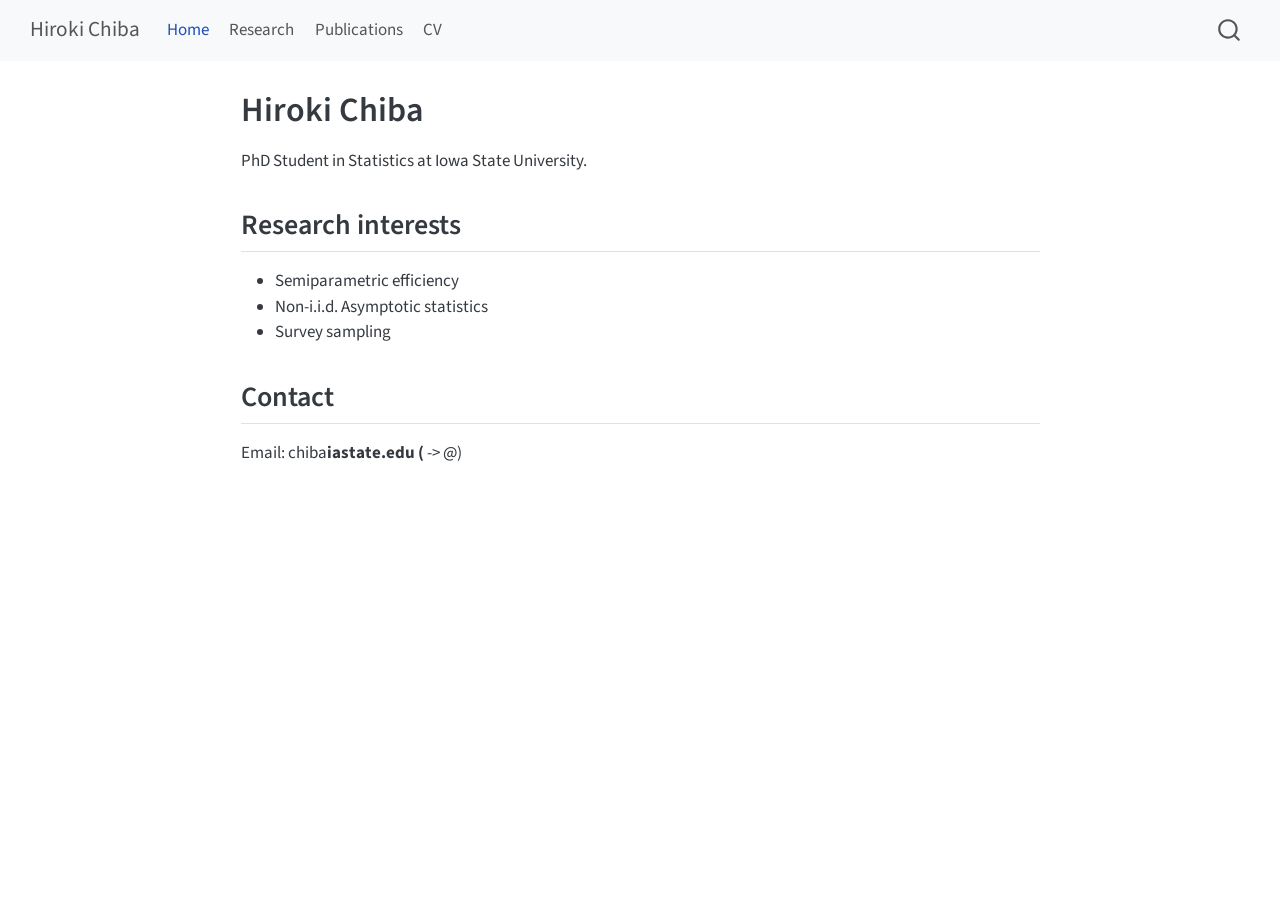
==== docs/index.html @ fec0ba15 "Initial website" ====
<!DOCTYPE html>
<html xmlns="http://www.w3.org/1999/xhtml" lang="en" xml:lang="en"><head>

<meta charset="utf-8">
<meta name="generator" content="quarto-1.9.38">

<meta name="viewport" content="width=device-width, initial-scale=1.0, user-scalable=yes">


<title>Hiroki Chiba</title>
<style>
/* Default styles provided by pandoc.
** See https://pandoc.org/MANUAL.html#variables-for-html for config info.
*/
code{white-space: pre-wrap;}
span.smallcaps{font-variant: small-caps;}
div.columns{display: flex; gap: min(4vw, 1.5em);}
div.column{flex: auto; overflow-x: auto;}
div.hanging-indent{margin-left: 1.5em; text-indent: -1.5em;}
ul.task-list{list-style: none;}
ul.task-list li input[type="checkbox"] {
  width: 0.8em;
  margin: 0 0.8em 0.2em -1em; /* quarto-specific, see https://github.com/quarto-dev/quarto-cli/issues/4556 */ 
  vertical-align: middle;
}
</style>


<script src="site_libs/quarto-nav/quarto-nav.js"></script>
<script src="site_libs/quarto-nav/headroom.min.js"></script>
<script src="site_libs/clipboard/clipboard.min.js"></script>
<script src="site_libs/quarto-search/autocomplete.umd.js"></script>
<script src="site_libs/quarto-search/fuse.min.js"></script>
<script src="site_libs/quarto-search/quarto-search.js"></script>
<meta name="quarto:offset" content="./">
<script src="site_libs/quarto-html/quarto.js" type="module"></script>
<script src="site_libs/quarto-html/tabsets/tabsets.js" type="module"></script>
<script src="site_libs/quarto-html/popper.min.js"></script>
<script src="site_libs/quarto-html/tippy.umd.min.js"></script>
<script src="site_libs/quarto-html/anchor.min.js"></script>
<link href="site_libs/quarto-html/tippy.css" rel="stylesheet">
<link href="site_libs/quarto-html/quarto-syntax-highlighting-15634bcf2e68342d4ad2dfa704d543f6.css" rel="stylesheet" id="quarto-text-highlighting-styles">
<script src="site_libs/bootstrap/bootstrap.min.js"></script>
<link href="site_libs/bootstrap/bootstrap-icons.css" rel="stylesheet">
<link href="site_libs/bootstrap/bootstrap-a0f9fd0d421825b736dc1bbcbcba2219.min.css" rel="stylesheet" append-hash="true" id="quarto-bootstrap" data-mode="light">
<script id="quarto-search-options" type="application/json">{
  "location": "navbar",
  "copy-button": false,
  "collapse-after": 3,
  "panel-placement": "end",
  "type": "overlay",
  "limit": 50,
  "keyboard-shortcut": [
    "f",
    "/",
    "s"
  ],
  "show-item-context": false,
  "language": {
    "search-no-results-text": "No results",
    "search-matching-documents-text": "matching documents",
    "search-copy-link-title": "Copy link to search",
    "search-hide-matches-text": "Hide additional matches",
    "search-more-match-text": "more match in this document",
    "search-more-matches-text": "more matches in this document",
    "search-clear-button-title": "Clear",
    "search-text-placeholder": "",
    "search-detached-cancel-button-title": "Cancel",
    "search-submit-button-title": "Submit",
    "search-label": "Search"
  }
}</script>


</head>

<body class="nav-fixed fullcontent quarto-light">

<div id="quarto-search-results"></div>
  <header id="quarto-header" class="headroom fixed-top">
    <nav class="navbar navbar-expand-lg " data-bs-theme="dark">
      <div class="navbar-container container-fluid">
      <div class="navbar-brand-container mx-auto">
    <a class="navbar-brand" href="./index.html">
    <span class="navbar-title">Hiroki Chiba</span>
    </a>
  </div>
            <div id="quarto-search" class="" title="Search"></div>
          <button class="navbar-toggler" type="button" data-bs-toggle="collapse" data-bs-target="#navbarCollapse" aria-controls="navbarCollapse" role="menu" aria-expanded="false" aria-label="Toggle navigation" onclick="if (window.quartoToggleHeadroom) { window.quartoToggleHeadroom(); }">
  <span class="navbar-toggler-icon"></span>
</button>
          <div class="collapse navbar-collapse" id="navbarCollapse">
            <ul class="navbar-nav navbar-nav-scroll me-auto">
  <li class="nav-item">
    <a class="nav-link active" href="./index.html" aria-current="page"> 
<span class="menu-text">Home</span></a>
  </li>  
  <li class="nav-item">
    <a class="nav-link" href="./research.html"> 
<span class="menu-text">Research</span></a>
  </li>  
  <li class="nav-item">
    <a class="nav-link" href="./publications.html"> 
<span class="menu-text">Publications</span></a>
  </li>  
  <li class="nav-item">
    <a class="nav-link" href="./cv.html"> 
<span class="menu-text">CV</span></a>
  </li>  
</ul>
          </div> <!-- /navcollapse -->
            <div class="quarto-navbar-tools">
</div>
      </div> <!-- /container-fluid -->
    </nav>
</header>
<!-- content -->
<div id="quarto-content" class="quarto-container page-columns page-rows-contents page-layout-article page-navbar">
<!-- sidebar -->
<!-- margin-sidebar -->
    
<!-- main -->
<main class="content" id="quarto-document-content">

<header id="title-block-header" class="quarto-title-block default">
<div class="quarto-title">
<h1 class="title">Hiroki Chiba</h1>
</div>



<div class="quarto-title-meta">

    
  
    
  </div>
  


</header>


<p>PhD Student in Statistics at Iowa State University.</p>
<section id="research-interests" class="level2">
<h2 class="anchored" data-anchor-id="research-interests">Research interests</h2>
<ul>
<li>Semiparametric efficiency</li>
<li>Non-i.i.d. Asymptotic statistics</li>
<li>Survey sampling</li>
</ul>
</section>
<section id="contact" class="level2">
<h2 class="anchored" data-anchor-id="contact">Contact</h2>
<p>Email: chiba<strong>iastate.edu (</strong> -&gt; @)</p>


</section>

</main> <!-- /main -->
<script id="quarto-html-after-body" type="application/javascript">
  window.document.addEventListener("DOMContentLoaded", function (event) {
    const icon = "";
    const anchorJS = new window.AnchorJS();
    anchorJS.options = {
      placement: 'right',
      icon: icon
    };
    anchorJS.add('.anchored');
    const isCodeAnnotation = (el) => {
      for (const clz of el.classList) {
        if (clz.startsWith('code-annotation-')) {                     
          return true;
        }
      }
      return false;
    }
    const onCopySuccess = function(e) {
      // button target
      const button = e.trigger;
      // don't keep focus
      button.blur();
      // flash "checked"
      button.classList.add('code-copy-button-checked');
      var currentTitle = button.getAttribute("title");
      button.setAttribute("title", "Copied!");
      let tooltip;
      if (window.bootstrap) {
        button.setAttribute("data-bs-toggle", "tooltip");
        button.setAttribute("data-bs-placement", "left");
        button.setAttribute("data-bs-title", "Copied!");
        tooltip = new bootstrap.Tooltip(button, 
          { trigger: "manual", 
            customClass: "code-copy-button-tooltip",
            offset: [0, -8]});
        tooltip.show();    
      }
      setTimeout(function() {
        if (tooltip) {
          tooltip.hide();
          button.removeAttribute("data-bs-title");
          button.removeAttribute("data-bs-toggle");
          button.removeAttribute("data-bs-placement");
        }
        button.setAttribute("title", currentTitle);
        button.classList.remove('code-copy-button-checked');
      }, 1000);
      // clear code selection
      e.clearSelection();
    }
    const getTextToCopy = function(trigger) {
      const outerScaffold = trigger.parentElement.cloneNode(true);
      const codeEl = outerScaffold.querySelector('code');
      for (const childEl of codeEl.children) {
        if (isCodeAnnotation(childEl)) {
          childEl.remove();
        }
      }
      return codeEl.innerText;
    }
    const clipboard = new window.ClipboardJS('.code-copy-button:not([data-in-quarto-modal])', {
      text: getTextToCopy
    });
    clipboard.on('success', onCopySuccess);
    if (window.document.getElementById('quarto-embedded-source-code-modal')) {
      const clipboardModal = new window.ClipboardJS('.code-copy-button[data-in-quarto-modal]', {
        text: getTextToCopy,
        container: window.document.getElementById('quarto-embedded-source-code-modal')
      });
      clipboardModal.on('success', onCopySuccess);
    }
      var localhostRegex = new RegExp(/^(?:http|https):\/\/localhost\:?[0-9]*\//);
      var mailtoRegex = new RegExp(/^mailto:/);
        var filterRegex = new RegExp('/' + window.location.host + '/');
      var isInternal = (href) => {
          return filterRegex.test(href) || localhostRegex.test(href) || mailtoRegex.test(href);
      }
      // Inspect non-navigation links and adorn them if external
     var links = window.document.querySelectorAll('a[href]:not(.nav-link):not(.navbar-brand):not(.toc-action):not(.sidebar-link):not(.sidebar-item-toggle):not(.pagination-link):not(.no-external):not([aria-hidden]):not(.dropdown-item):not(.quarto-navigation-tool):not(.about-link)');
      for (var i=0; i<links.length; i++) {
        const link = links[i];
        if (!isInternal(link.href)) {
          // undo the damage that might have been done by quarto-nav.js in the case of
          // links that we want to consider external
          if (link.dataset.originalHref !== undefined) {
            link.href = link.dataset.originalHref;
          }
        }
      }
    function tippyHover(el, contentFn, onTriggerFn, onUntriggerFn) {
      const config = {
        allowHTML: true,
        maxWidth: 500,
        delay: 100,
        arrow: false,
        appendTo: function(el) {
            return el.parentElement;
        },
        interactive: true,
        interactiveBorder: 10,
        theme: 'quarto',
        placement: 'bottom-start',
      };
      if (contentFn) {
        config.content = contentFn;
      }
      if (onTriggerFn) {
        config.onTrigger = onTriggerFn;
      }
      if (onUntriggerFn) {
        config.onUntrigger = onUntriggerFn;
      }
      window.tippy(el, config); 
    }
    const noterefs = window.document.querySelectorAll('a[role="doc-noteref"]');
    for (var i=0; i<noterefs.length; i++) {
      const ref = noterefs[i];
      tippyHover(ref, function() {
        // use id or data attribute instead here
        let href = ref.getAttribute('data-footnote-href') || ref.getAttribute('href');
        try { href = new URL(href).hash; } catch {}
        const id = href.replace(/^#\/?/, "");
        const note = window.document.getElementById(id);
        if (note) {
          return note.innerHTML;
        } else {
          return "";
        }
      });
    }
    const xrefs = window.document.querySelectorAll('a.quarto-xref');
    const processXRef = (id, note) => {
      // Strip column container classes
      const stripColumnClz = (el) => {
        el.classList.remove("page-full", "page-columns");
        if (el.children) {
          for (const child of el.children) {
            stripColumnClz(child);
          }
        }
      }
      stripColumnClz(note)
      if (id === null || id.startsWith('sec-')) {
        // Special case sections, only their first couple elements
        const container = document.createElement("div");
        if (note.children && note.children.length > 2) {
          container.appendChild(note.children[0].cloneNode(true));
          for (let i = 1; i < note.children.length; i++) {
            const child = note.children[i];
            if (child.tagName === "P" && child.innerText === "") {
              continue;
            } else {
              container.appendChild(child.cloneNode(true));
              break;
            }
          }
          if (window.Quarto?.typesetMath) {
            window.Quarto.typesetMath(container);
          }
          return container.innerHTML
        } else {
          if (window.Quarto?.typesetMath) {
            window.Quarto.typesetMath(note);
          }
          return note.innerHTML;
        }
      } else {
        // Remove any anchor links if they are present
        const anchorLink = note.querySelector('a.anchorjs-link');
        if (anchorLink) {
          anchorLink.remove();
        }
        if (window.Quarto?.typesetMath) {
          window.Quarto.typesetMath(note);
        }
        if (note.classList.contains("callout")) {
          return note.outerHTML;
        } else {
          return note.innerHTML;
        }
      }
    }
    for (var i=0; i<xrefs.length; i++) {
      const xref = xrefs[i];
      tippyHover(xref, undefined, function(instance) {
        instance.disable();
        let url = xref.getAttribute('href');
        let hash = undefined; 
        if (url.startsWith('#')) {
          hash = url;
        } else {
          try { hash = new URL(url).hash; } catch {}
        }
        if (hash) {
          const id = hash.replace(/^#\/?/, "");
          const note = window.document.getElementById(id);
          if (note !== null) {
            try {
              const html = processXRef(id, note.cloneNode(true));
              instance.setContent(html);
            } finally {
              instance.enable();
              instance.show();
            }
          } else {
            // See if we can fetch this
            fetch(url.split('#')[0])
            .then(res => res.text())
            .then(html => {
              const parser = new DOMParser();
              const htmlDoc = parser.parseFromString(html, "text/html");
              const note = htmlDoc.getElementById(id);
              if (note !== null) {
                const html = processXRef(id, note);
                instance.setContent(html);
              } 
            }).finally(() => {
              instance.enable();
              instance.show();
            });
          }
        } else {
          // See if we can fetch a full url (with no hash to target)
          // This is a special case and we should probably do some content thinning / targeting
          fetch(url)
          .then(res => res.text())
          .then(html => {
            const parser = new DOMParser();
            const htmlDoc = parser.parseFromString(html, "text/html");
            const note = htmlDoc.querySelector('main.content');
            if (note !== null) {
              // This should only happen for chapter cross references
              // (since there is no id in the URL)
              // remove the first header
              if (note.children.length > 0 && note.children[0].tagName === "HEADER") {
                note.children[0].remove();
              }
              const html = processXRef(null, note);
              instance.setContent(html);
            } 
          }).finally(() => {
            instance.enable();
            instance.show();
          });
        }
      }, function(instance) {
      });
    }
        let selectedAnnoteEl;
        const selectorForAnnotation = ( cell, annotation) => {
          let cellAttr = 'data-code-cell="' + cell + '"';
          let lineAttr = 'data-code-annotation="' +  annotation + '"';
          const selector = 'span[' + cellAttr + '][' + lineAttr + ']';
          return selector;
        }
        const selectCodeLines = (annoteEl) => {
          const doc = window.document;
          const targetCell = annoteEl.getAttribute("data-target-cell");
          const targetAnnotation = annoteEl.getAttribute("data-target-annotation");
          const annoteSpan = window.document.querySelector(selectorForAnnotation(targetCell, targetAnnotation));
          const lines = annoteSpan.getAttribute("data-code-lines").split(",");
          const lineIds = lines.map((line) => {
            return targetCell + "-" + line;
          })
          let top = null;
          let height = null;
          let parent = null;
          if (lineIds.length > 0) {
              //compute the position of the single el (top and bottom and make a div)
              const el = window.document.getElementById(lineIds[0]);
              top = el.offsetTop;
              height = el.offsetHeight;
              parent = el.parentElement.parentElement;
            if (lineIds.length > 1) {
              const lastEl = window.document.getElementById(lineIds[lineIds.length - 1]);
              const bottom = lastEl.offsetTop + lastEl.offsetHeight;
              height = bottom - top;
            }
            if (top !== null && height !== null && parent !== null) {
              // cook up a div (if necessary) and position it 
              let div = window.document.getElementById("code-annotation-line-highlight");
              if (div === null) {
                div = window.document.createElement("div");
                div.setAttribute("id", "code-annotation-line-highlight");
                div.style.position = 'absolute';
                parent.appendChild(div);
              }
              div.style.top = top - 2 + "px";
              div.style.height = height + 4 + "px";
              div.style.left = 0;
              let gutterDiv = window.document.getElementById("code-annotation-line-highlight-gutter");
              if (gutterDiv === null) {
                gutterDiv = window.document.createElement("div");
                gutterDiv.setAttribute("id", "code-annotation-line-highlight-gutter");
                gutterDiv.style.position = 'absolute';
                const codeCell = window.document.getElementById(targetCell);
                const gutter = codeCell.querySelector('.code-annotation-gutter');
                gutter.appendChild(gutterDiv);
              }
              gutterDiv.style.top = top - 2 + "px";
              gutterDiv.style.height = height + 4 + "px";
            }
            selectedAnnoteEl = annoteEl;
          }
        };
        const unselectCodeLines = () => {
          const elementsIds = ["code-annotation-line-highlight", "code-annotation-line-highlight-gutter"];
          elementsIds.forEach((elId) => {
            const div = window.document.getElementById(elId);
            if (div) {
              div.remove();
            }
          });
          selectedAnnoteEl = undefined;
        };
          // Handle positioning of the toggle
      window.addEventListener(
        "resize",
        throttle(() => {
          elRect = undefined;
          if (selectedAnnoteEl) {
            selectCodeLines(selectedAnnoteEl);
          }
        }, 10)
      );
      function throttle(fn, ms) {
      let throttle = false;
      let timer;
        return (...args) => {
          if(!throttle) { // first call gets through
              fn.apply(this, args);
              throttle = true;
          } else { // all the others get throttled
              if(timer) clearTimeout(timer); // cancel #2
              timer = setTimeout(() => {
                fn.apply(this, args);
                timer = throttle = false;
              }, ms);
          }
        };
      }
        // Attach click handler to the DT
        const annoteDls = window.document.querySelectorAll('dt[data-target-cell]');
        for (const annoteDlNode of annoteDls) {
          annoteDlNode.addEventListener('click', (event) => {
            const clickedEl = event.target;
            if (clickedEl !== selectedAnnoteEl) {
              unselectCodeLines();
              const activeEl = window.document.querySelector('dt[data-target-cell].code-annotation-active');
              if (activeEl) {
                activeEl.classList.remove('code-annotation-active');
              }
              selectCodeLines(clickedEl);
              clickedEl.classList.add('code-annotation-active');
            } else {
              // Unselect the line
              unselectCodeLines();
              clickedEl.classList.remove('code-annotation-active');
            }
          });
        }
    const findCites = (el) => {
      const parentEl = el.parentElement;
      if (parentEl) {
        const cites = parentEl.dataset.cites;
        if (cites) {
          return {
            el,
            cites: cites.split(' ')
          };
        } else {
          return findCites(el.parentElement)
        }
      } else {
        return undefined;
      }
    };
    var bibliorefs = window.document.querySelectorAll('a[role="doc-biblioref"]');
    for (var i=0; i<bibliorefs.length; i++) {
      const ref = bibliorefs[i];
      const citeInfo = findCites(ref);
      if (citeInfo) {
        tippyHover(citeInfo.el, function() {
          var popup = window.document.createElement('div');
          citeInfo.cites.forEach(function(cite) {
            var citeDiv = window.document.createElement('div');
            citeDiv.classList.add('hanging-indent');
            citeDiv.classList.add('csl-entry');
            var biblioDiv = window.document.getElementById('ref-' + cite);
            if (biblioDiv) {
              citeDiv.innerHTML = biblioDiv.innerHTML;
            }
            popup.appendChild(citeDiv);
          });
          return popup.innerHTML;
        });
      }
    }
  });
  </script>
</div> <!-- /content -->




</body></html>
---- docs/site_libs/quarto-html/tippy.css ----
.tippy-box[data-animation=fade][data-state=hidden]{opacity:0}[data-tippy-root]{max-width:calc(100vw - 10px)}.tippy-box{position:relative;background-color:#333;color:#fff;border-radius:4px;font-size:14px;line-height:1.4;white-space:normal;outline:0;transition-property:transform,visibility,opacity}.tippy-box[data-placement^=top]>.tippy-arrow{bottom:0}.tippy-box[data-placement^=top]>.tippy-arrow:before{bottom:-7px;left:0;border-width:8px 8px 0;border-top-color:initial;transform-origin:center top}.tippy-box[data-placement^=bottom]>.tippy-arrow{top:0}.tippy-box[data-placement^=bottom]>.tippy-arrow:before{top:-7px;left:0;border-width:0 8px 8px;border-bottom-color:initial;transform-origin:center bottom}.tippy-box[data-placement^=left]>.tippy-arrow{right:0}.tippy-box[data-placement^=left]>.tippy-arrow:before{border-width:8px 0 8px 8px;border-left-color:initial;right:-7px;transform-origin:center left}.tippy-box[data-placement^=right]>.tippy-arrow{left:0}.tippy-box[data-placement^=right]>.tippy-arrow:before{left:-7px;border-width:8px 8px 8px 0;border-right-color:initial;transform-origin:center right}.tippy-box[data-inertia][data-state=visible]{transition-timing-function:cubic-bezier(.54,1.5,.38,1.11)}.tippy-arrow{width:16px;height:16px;color:#333}.tippy-arrow:before{content:"";position:absolute;border-color:transparent;border-style:solid}.tippy-content{position:relative;padding:5px 9px;z-index:1}
---- docs/site_libs/quarto-html/quarto-syntax-highlighting-15634bcf2e68342d4ad2dfa704d543f6.css ----
/* quarto syntax highlight colors */
:root {
  --quarto-hl-ot-color: #003B4F;
  --quarto-hl-at-color: #657422;
  --quarto-hl-ss-color: #20794D;
  --quarto-hl-an-color: #5E5E5E;
  --quarto-hl-fu-color: #4758AB;
  --quarto-hl-st-color: #20794D;
  --quarto-hl-cf-color: #003B4F;
  --quarto-hl-op-color: #5E5E5E;
  --quarto-hl-er-color: #AD0000;
  --quarto-hl-bn-color: #AD0000;
  --quarto-hl-al-color: #AD0000;
  --quarto-hl-va-color: #111111;
  --quarto-hl-bu-color: inherit;
  --quarto-hl-ex-color: inherit;
  --quarto-hl-pp-color: #AD0000;
  --quarto-hl-in-color: #5E5E5E;
  --quarto-hl-vs-color: #20794D;
  --quarto-hl-wa-color: #5E5E5E;
  --quarto-hl-do-color: #5E5E5E;
  --quarto-hl-im-color: #00769E;
  --quarto-hl-ch-color: #20794D;
  --quarto-hl-dt-color: #AD0000;
  --quarto-hl-fl-color: #AD0000;
  --quarto-hl-co-color: #5E5E5E;
  --quarto-hl-cv-color: #5E5E5E;
  --quarto-hl-cn-color: #8f5902;
  --quarto-hl-sc-color: #5E5E5E;
  --quarto-hl-dv-color: #AD0000;
  --quarto-hl-kw-color: #003B4F;
}

/* other quarto variables */
:root {
  --quarto-font-monospace: SFMono-Regular, Menlo, Monaco, Consolas, "Liberation Mono", "Courier New", monospace;
}

/* syntax highlight based on Pandoc's rules */
pre > code.sourceCode > span {
  color: #003B4F;
}

code.sourceCode > span {
  color: #003B4F;
}

div.sourceCode,
div.sourceCode pre.sourceCode {
  color: #003B4F;
}

/* Normal */
code span {
  color: #003B4F;
}

/* Alert */
code span.al {
  color: #AD0000;
  font-style: inherit;
}

/* Annotation */
code span.an {
  color: #5E5E5E;
  font-style: inherit;
}

/* Attribute */
code span.at {
  color: #657422;
  font-style: inherit;
}

/* BaseN */
code span.bn {
  color: #AD0000;
  font-style: inherit;
}

/* BuiltIn */
code span.bu {
  font-style: inherit;
}

/* ControlFlow */
code span.cf {
  color: #003B4F;
  font-weight: bold;
  font-style: inherit;
}

/* Char */
code span.ch {
  color: #20794D;
  font-style: inherit;
}

/* Constant */
code span.cn {
  color: #8f5902;
  font-style: inherit;
}

/* Comment */
code span.co {
  color: #5E5E5E;
  font-style: inherit;
}

/* CommentVar */
code span.cv {
  color: #5E5E5E;
  font-style: italic;
}

/* Documentation */
code span.do {
  color: #5E5E5E;
  font-style: italic;
}

/* DataType */
code span.dt {
  color: #AD0000;
  font-style: inherit;
}

/* DecVal */
code span.dv {
  color: #AD0000;
  font-style: inherit;
}

/* Error */
code span.er {
  color: #AD0000;
  font-style: inherit;
}

/* Extension */
code span.ex {
  font-style: inherit;
}

/* Float */
code span.fl {
  color: #AD0000;
  font-style: inherit;
}

/* Function */
code span.fu {
  color: #4758AB;
  font-style: inherit;
}

/* Import */
code span.im {
  color: #00769E;
  font-style: inherit;
}

/* Information */
code span.in {
  color: #5E5E5E;
  font-style: inherit;
}

/* Keyword */
code span.kw {
  color: #003B4F;
  font-weight: bold;
  font-style: inherit;
}

/* Operator */
code span.op {
  color: #5E5E5E;
  font-style: inherit;
}

/* Other */
code span.ot {
  color: #003B4F;
  font-style: inherit;
}

/* Preprocessor */
code span.pp {
  color: #AD0000;
  font-style: inherit;
}

/* SpecialChar */
code span.sc {
  color: #5E5E5E;
  font-style: inherit;
}

/* SpecialString */
code span.ss {
  color: #20794D;
  font-style: inherit;
}

/* String */
code span.st {
  color: #20794D;
  font-style: inherit;
}

/* Variable */
code span.va {
  color: #111111;
  font-style: inherit;
}

/* VerbatimString */
code span.vs {
  color: #20794D;
  font-style: inherit;
}

/* Warning */
code span.wa {
  color: #5E5E5E;
  font-style: italic;
}

.prevent-inlining {
  content: "</";
}

/*# sourceMappingURL=f23921c56f73e400b49028c9186a1aa0.css.map */
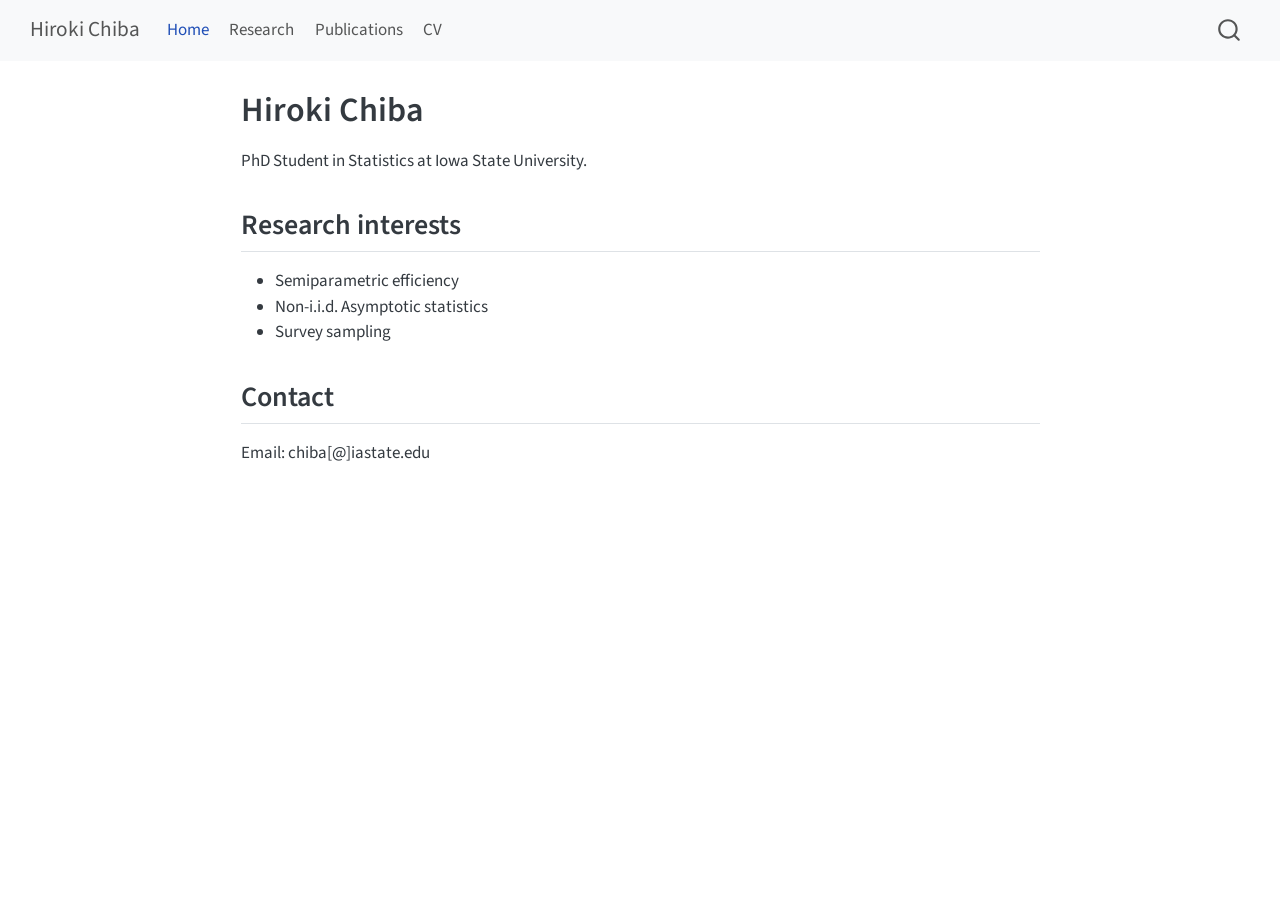
==== commit 171de5d2: "rewrite email" ====
--- a/docs/index.html
+++ b/docs/index.html
@@ -152,7 +152,7 @@
 </section>
 <section id="contact" class="level2">
 <h2 class="anchored" data-anchor-id="contact">Contact</h2>
-<p>Email: chiba<strong>iastate.edu (</strong> -&gt; @)</p>
+<p>Email: chiba[@]iastate.edu</p>
 
 
 </section>
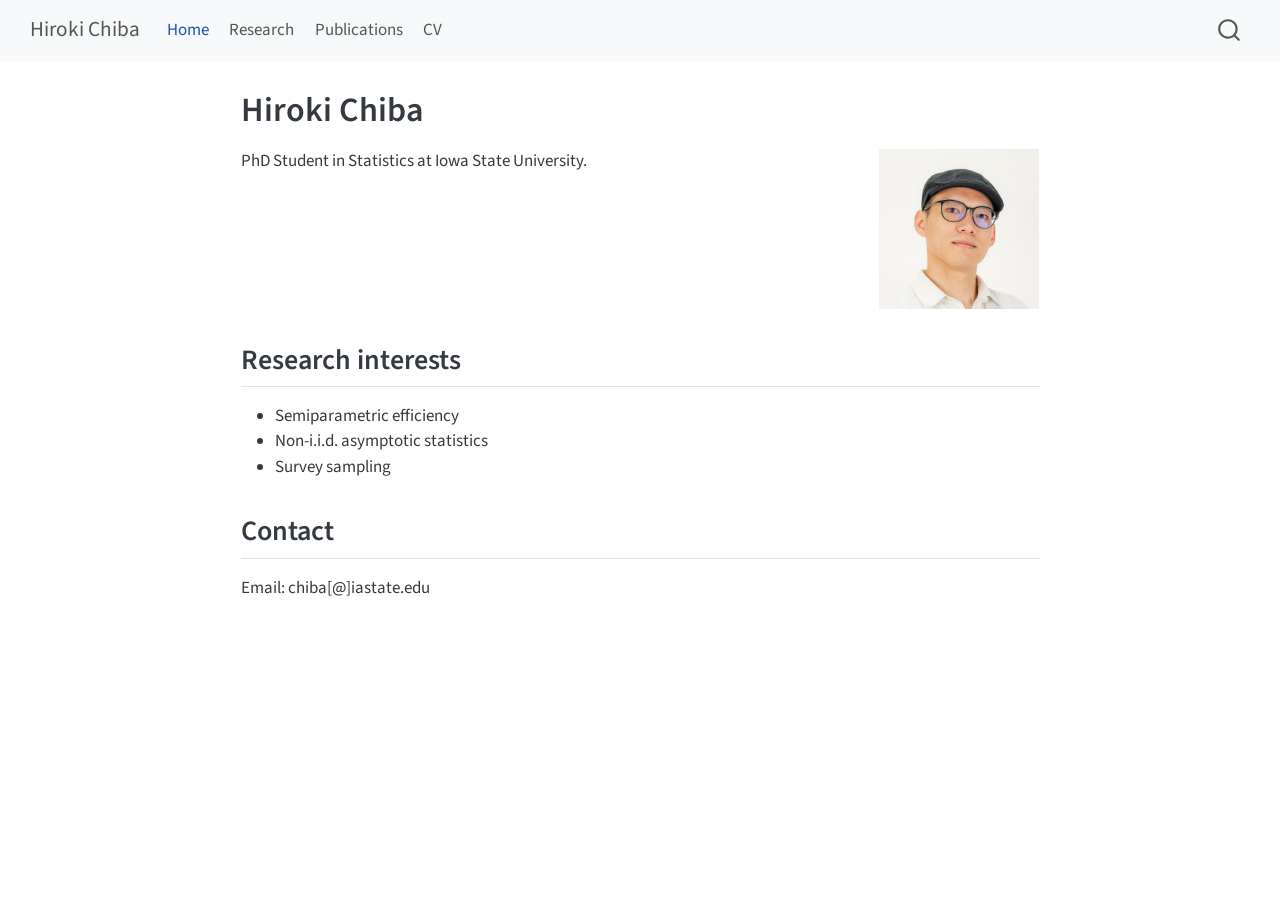
==== commit 7aeffff5: "update fig" ====
--- a/docs/index.html
+++ b/docs/index.html
@@ -120,33 +120,30 @@
 <!-- margin-sidebar -->
     
 <!-- main -->
-<main class="content" id="quarto-document-content">
-
-<header id="title-block-header" class="quarto-title-block default">
-<div class="quarto-title">
-<h1 class="title">Hiroki Chiba</h1>
+<main class="content" id="quarto-document-content"><header id="title-block-header" class="quarto-title-block"><h1 class="title display-7">Hiroki Chiba</h1></header>
+
+
+
+
+<div class="columns">
+<div class="column" style="width:70%;">
+<section id="hiroki-chiba" class="level1">
+
+<p>PhD Student in Statistics at Iowa State University.</p>
+</section>
+</div><div class="column" style="width:30%;">
+<div class="quarto-figure quarto-figure-right">
+<figure class="figure">
+<p><img src="images/profile.jpg" class="img-fluid quarto-figure quarto-figure-right figure-img" alt="Portrait of Hiroki Chiba" width="160"></p>
+</figure>
 </div>
-
-
-
-<div class="quarto-title-meta">
-
-    
-  
-    
-  </div>
-  
-
-
-</header>
-
-
-<p>PhD Student in Statistics at Iowa State University.</p>
+</div>
+</div>
 <section id="research-interests" class="level2">
 <h2 class="anchored" data-anchor-id="research-interests">Research interests</h2>
 <ul>
 <li>Semiparametric efficiency</li>
-<li>Non-i.i.d. Asymptotic statistics</li>
+<li>Non-i.i.d. asymptotic statistics</li>
 <li>Survey sampling</li>
 </ul>
 </section>
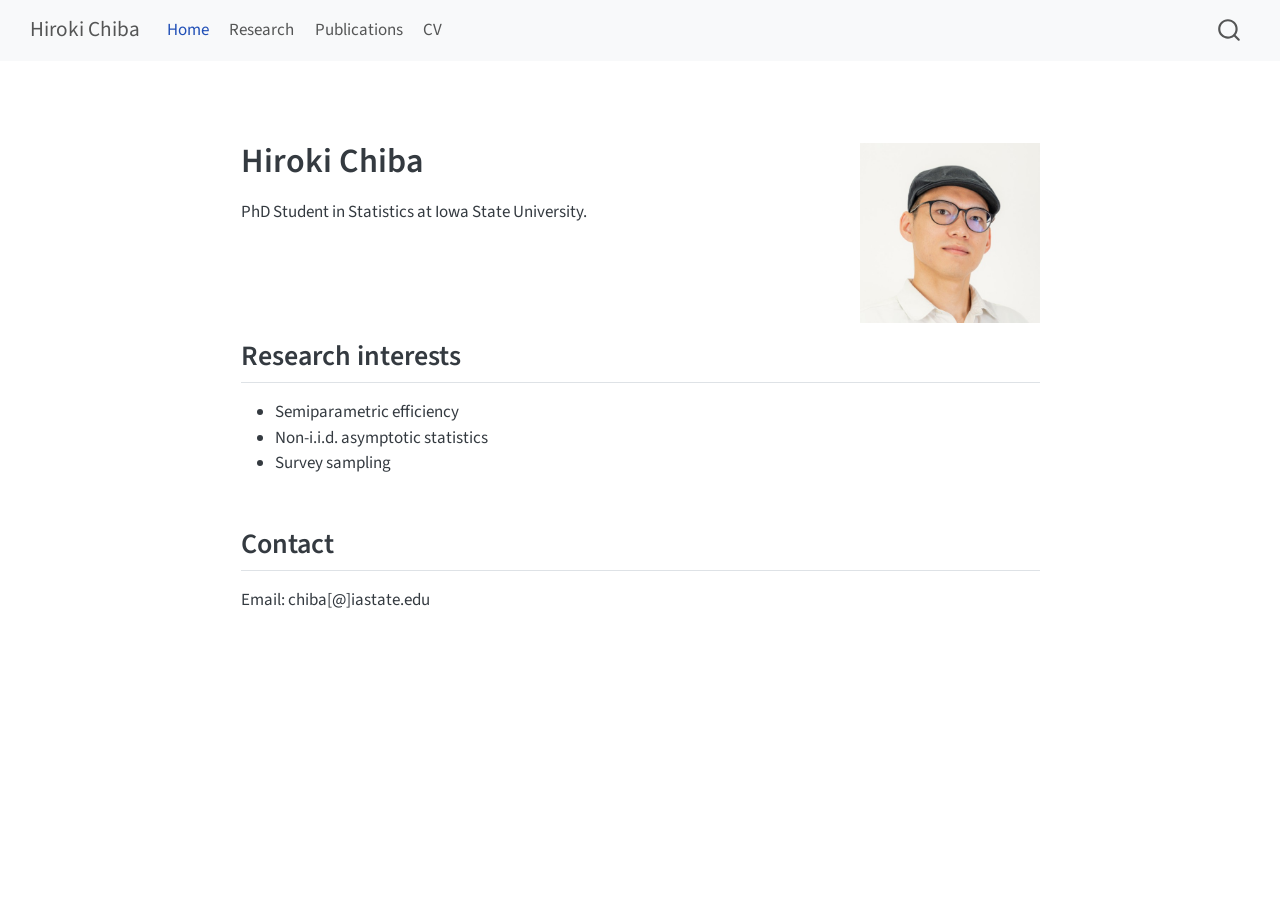
==== commit 639fcd19: "update image" ====
--- a/docs/index.html
+++ b/docs/index.html
@@ -37,7 +37,6 @@
 <script src="site_libs/quarto-html/tabsets/tabsets.js" type="module"></script>
 <script src="site_libs/quarto-html/popper.min.js"></script>
 <script src="site_libs/quarto-html/tippy.umd.min.js"></script>
-<script src="site_libs/quarto-html/anchor.min.js"></script>
 <link href="site_libs/quarto-html/tippy.css" rel="stylesheet">
 <link href="site_libs/quarto-html/quarto-syntax-highlighting-15634bcf2e68342d4ad2dfa704d543f6.css" rel="stylesheet" id="quarto-text-highlighting-styles">
 <script src="site_libs/bootstrap/bootstrap.min.js"></script>
@@ -120,27 +119,32 @@
 <!-- margin-sidebar -->
     
 <!-- main -->
-<main class="content" id="quarto-document-content"><header id="title-block-header" class="quarto-title-block"><h1 class="title display-7">Hiroki Chiba</h1></header>
-
-
-
-
-<div class="columns">
-<div class="column" style="width:70%;">
-<section id="hiroki-chiba" class="level1">
-
+<main class="content page-columns page-full" id="quarto-document-content">
+
+
+
+
+<div class="quarto-about-solana column-body">
+  <div class="about-entity">
+    <div class="entity-contents">
+      <header id="title-block-header" class="quarto-title-block default">
+<div class="quarto-title">
+<h1 class="title">Hiroki Chiba</h1>
+</div>
+<div class="quarto-title-meta">
+  </div>
+</header> 
+      <div class="about-contents"><div id="profile">
 <p>PhD Student in Statistics at Iowa State University.</p>
-</section>
-</div><div class="column" style="width:30%;">
-<div class="quarto-figure quarto-figure-right">
-<figure class="figure">
-<p><img src="images/profile.jpg" class="img-fluid quarto-figure quarto-figure-right figure-img" alt="Portrait of Hiroki Chiba" width="160"></p>
-</figure>
+</div></div>
+    </div>
+    <img src="images/profile.jpg" alt="Portrait of Hiroki Chiba" class="about-image
+  rectangle " style="width: 180px;">
+  </div>
 </div>
-</div>
-</div>
+
 <section id="research-interests" class="level2">
-<h2 class="anchored" data-anchor-id="research-interests">Research interests</h2>
+<h2 data-anchor-id="research-interests">Research interests</h2>
 <ul>
 <li>Semiparametric efficiency</li>
 <li>Non-i.i.d. asymptotic statistics</li>
@@ -148,8 +152,9 @@
 </ul>
 </section>
 <section id="contact" class="level2">
-<h2 class="anchored" data-anchor-id="contact">Contact</h2>
+<h2 data-anchor-id="contact">Contact</h2>
 <p>Email: chiba[@]iastate.edu</p>
+
 
 
 </section>
@@ -157,13 +162,6 @@
 </main> <!-- /main -->
 <script id="quarto-html-after-body" type="application/javascript">
   window.document.addEventListener("DOMContentLoaded", function (event) {
-    const icon = "";
-    const anchorJS = new window.AnchorJS();
-    anchorJS.options = {
-      placement: 'right',
-      icon: icon
-    };
-    anchorJS.add('.anchored');
     const isCodeAnnotation = (el) => {
       for (const clz of el.classList) {
         if (clz.startsWith('code-annotation-')) {                     
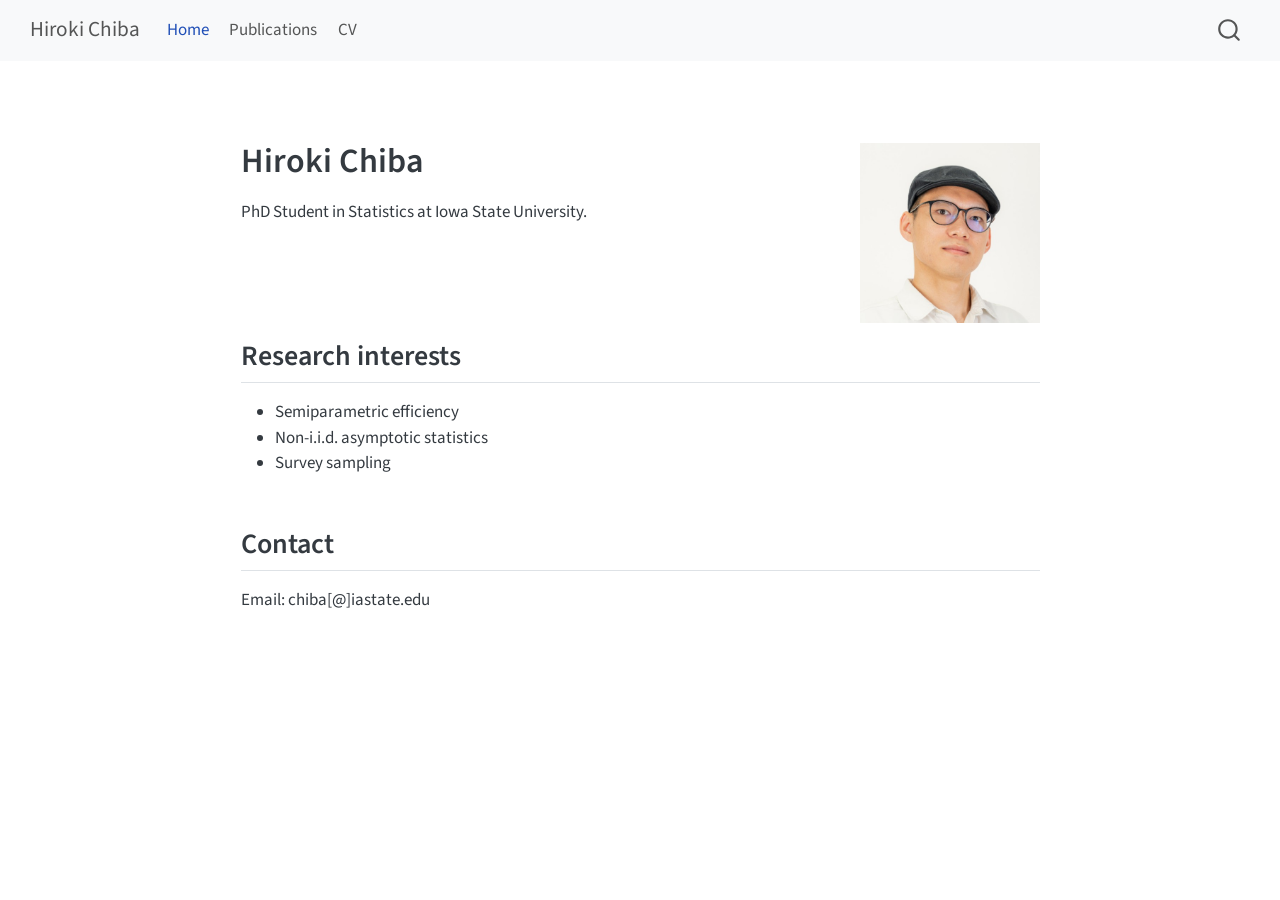
==== commit eecea177: "update" ====
--- a/docs/index.html
+++ b/docs/index.html
@@ -95,10 +95,6 @@
 <span class="menu-text">Home</span></a>
   </li>  
   <li class="nav-item">
-    <a class="nav-link" href="./research.html"> 
-<span class="menu-text">Research</span></a>
-  </li>  
-  <li class="nav-item">
     <a class="nav-link" href="./publications.html"> 
 <span class="menu-text">Publications</span></a>
   </li>  
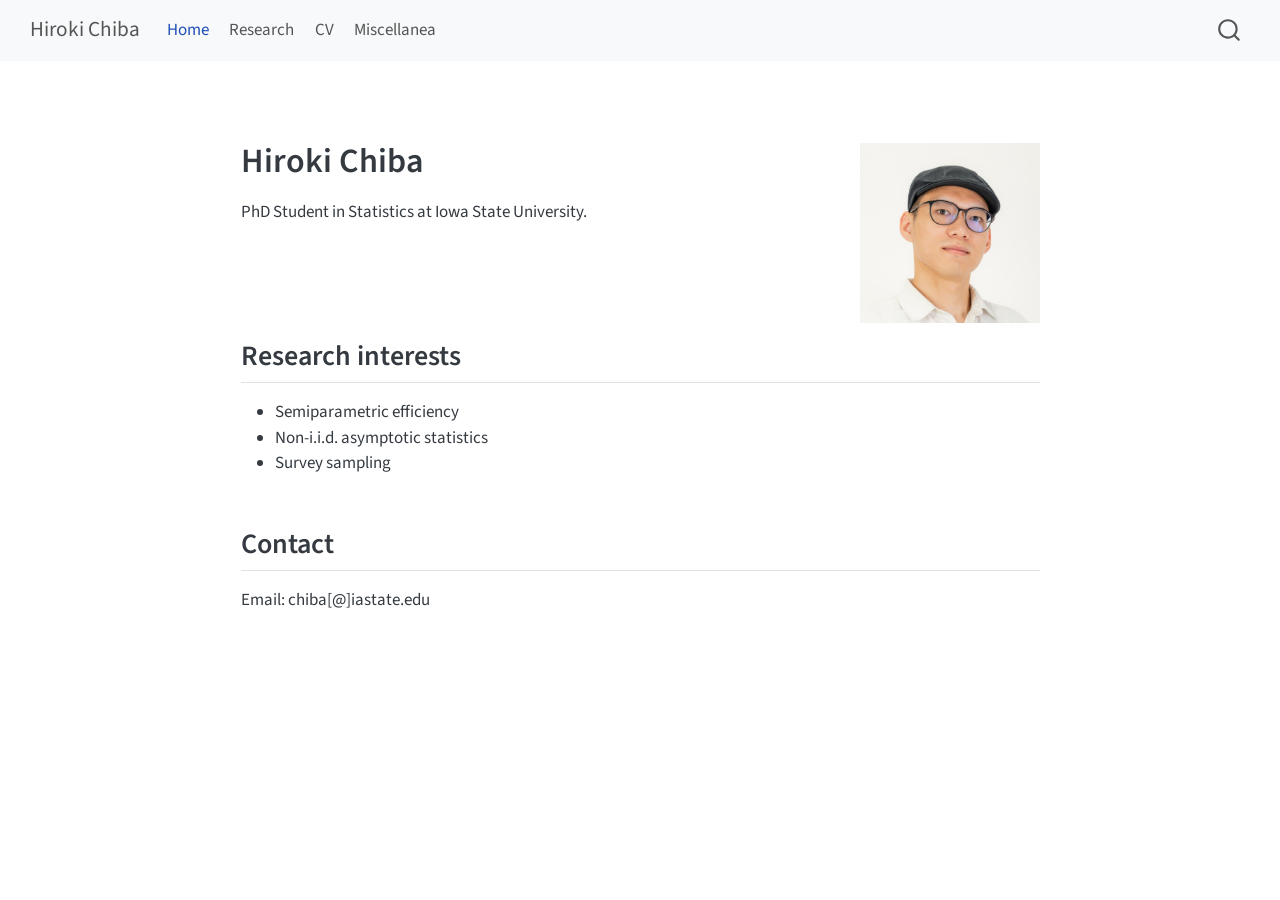
==== commit abdd2627: "upd research tab" ====
--- a/docs/index.html
+++ b/docs/index.html
@@ -95,12 +95,16 @@
 <span class="menu-text">Home</span></a>
   </li>  
   <li class="nav-item">
-    <a class="nav-link" href="./publications.html"> 
-<span class="menu-text">Publications</span></a>
+    <a class="nav-link" href="./research.html"> 
+<span class="menu-text">Research</span></a>
   </li>  
   <li class="nav-item">
     <a class="nav-link" href="./cv.html"> 
 <span class="menu-text">CV</span></a>
+  </li>  
+  <li class="nav-item">
+    <a class="nav-link" href="./miscellanea.html"> 
+<span class="menu-text">Miscellanea</span></a>
   </li>  
 </ul>
           </div> <!-- /navcollapse -->
